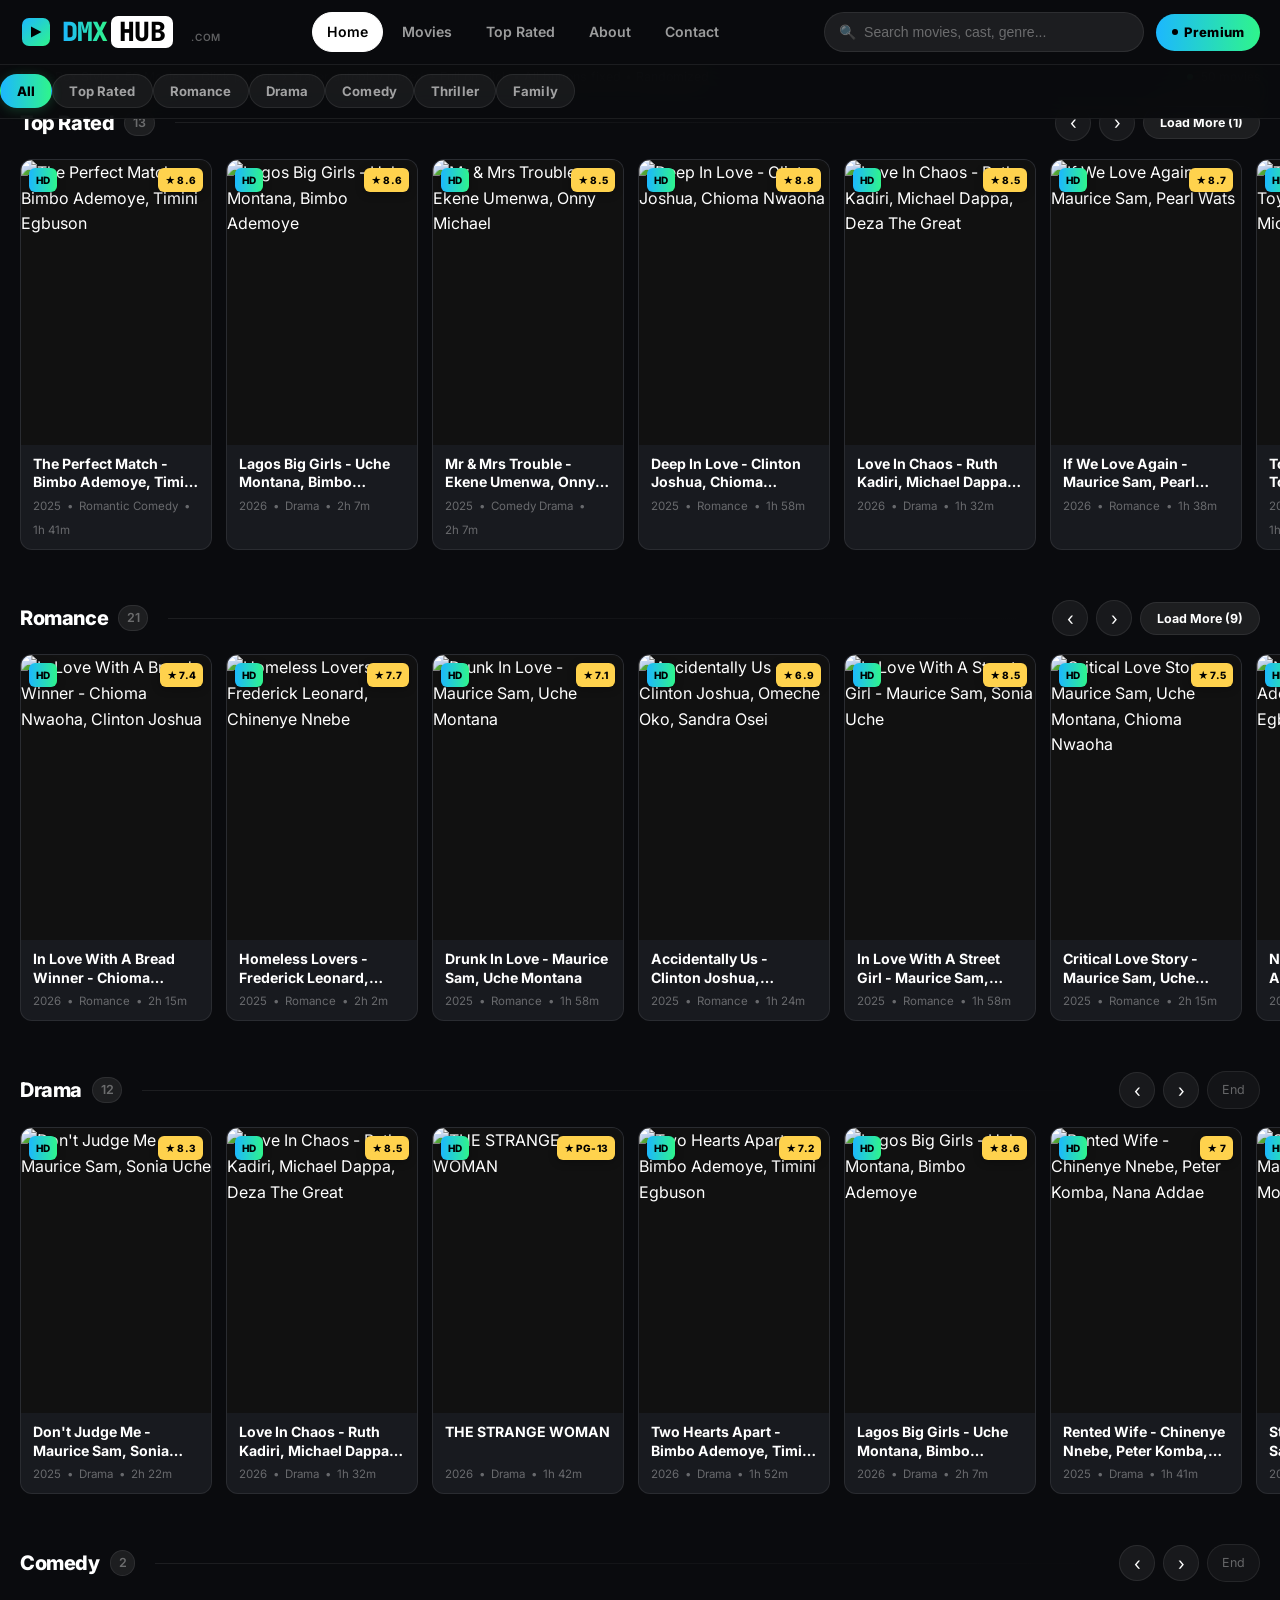
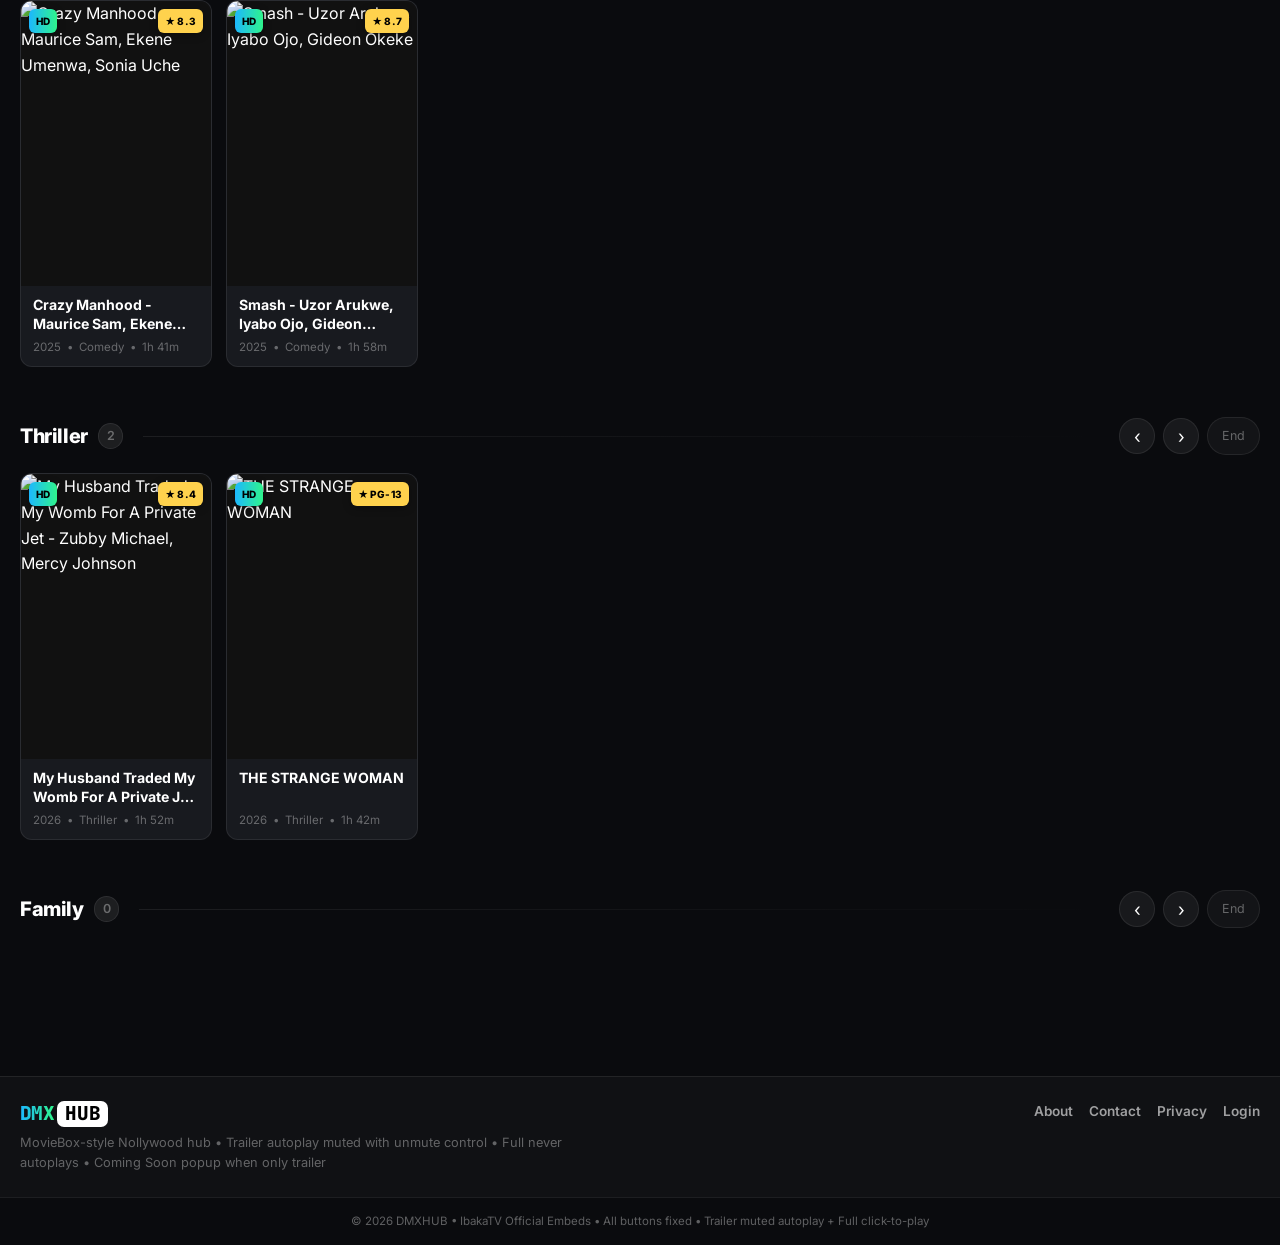
==== index.html @ e2cb4a42 "Clean deploy" ====
<!doctype html>
<html lang="en">
<head>
  <meta charset="UTF-8" />
  <meta name="viewport" content="width=device-width, initial-scale=1.0" />
  <title>DMXHUB | Watch IbakaTV Nollywood Movies - Trailers & Full Movies</title>
  <meta name="description" content="DMXHUB - Watch premium IbakaTV Nollywood movies with official trailers. MovieBox-style streaming for Romance, Drama, Comedy. Trailer autoplays muted, full movie on click." />
  <link rel="canonical" href="https://dmxhub.com/" />
  <link rel="preconnect" href="https://fonts.googleapis.com">
  <link href="https://fonts.googleapis.com/css2?family=Inter:wght@400;500;600;700;800;900&family=JetBrains+Mono:wght@800&display=swap" rel="stylesheet">
  <link rel="stylesheet" href="./styles.css" />
</head>
<body>
<header class="mbx-header" id="mainHeader">
  <div class="mbx-header-inner">
    <a href="./index.html" class="mbx-logo" aria-label="DMXHUB Home">
      <span class="mbx-logo-icon">
        <svg width="28" height="28" viewBox="0 0 28 28" fill="none" xmlns="http://www.w3.org/2000/svg">
          <rect width="28" height="28" rx="7" fill="url(#g)"/>
          <path d="M9 8.5L19.5 14L9 19.5V8.5Z" fill="black"/>
          <defs><linearGradient id="g" x1="0" y1="0" x2="28" y2="28" gradientUnits="userSpaceOnUse"><stop stop-color="#1cb7ff"/><stop offset="1" stop-color="#2ff58b"/></linearGradient></defs>
        </svg>
      </span>
      <span class="mbx-logo-text"><span class="logo-dmx">DMX</span><span class="logo-hub">HUB</span></span>
      <span class="logo-dotcom">.COM</span>
    </a>
    <nav class="mbx-nav" id="mbxNav">
      <a href="./index.html" class="nav-link active">Home</a>
      <a href="./index.html#rows" class="nav-link" id="navMoviesBtn">Movies</a>
      <button class="nav-link" id="navTopRatedBtn" type="button">Top Rated</button>
      <a href="./about.html" class="nav-link">About</a>
      <a href="./contact.html" class="nav-link">Contact</a>
    </nav>
    <div class="mbx-actions">
      <div class="mbx-search-wrap" id="searchWrap">
        <span class="search-icon">🔍</span>
        <input id="searchInput" class="mbx-search-input" type="text" placeholder="Search movies, cast, genre..." autocomplete="off" spellcheck="false" />
        <button class="search-clear" id="searchClear" type="button" aria-label="Clear search">✕</button>
      </div>
      <a href="./login.html" class="btn-premium"><span class="premium-dot"></span> Premium</a>
      <button class="mbx-hamburger" id="hamburgerBtn" type="button" aria-label="Menu"><span></span><span></span><span></span></button>
    </div>
  </div>
  <div class="mbx-mobile-search" id="mobileSearchRow">
    <div class="mbx-search-wrap full">
      <span class="search-icon">🔍</span>
      <input id="searchInputMobile" class="mbx-search-input" type="text" placeholder="Search movies, cast, genre..." autocomplete="off" />
    </div>
  </div>
  <div class="mbx-drawer" id="mobileDrawer">
    <div class="drawer-inner">
      <a href="./index.html">🏠 Home</a>
      <a href="./about.html">ℹ️ About</a>
      <a href="./contact.html">✉️ Contact</a>
      <a href="./privacy.html">🔒 Privacy</a>
      <a href="./login.html" class="drawer-premium">⭐ Go Premium</a>
    </div>
  </div>
</header>

<div class="mbx-filter-sticky" id="filterSticky">
  <div class="filter-bar" id="filterBar"></div>
</div>

<div class="status-wrap">
  <div class="status" id="statusBar">Loading movies...</div>
  <div class="status-actions"><span class="status-dot"></span><span id="statusCount">—</span></div>
</div>

<main id="rowsContainer" class="rows-container"></main>

<footer class="mbx-footer">
  <div class="footer-inner">
    <div class="footer-brand">
      <span class="mbx-logo-text"><span class="logo-dmx">DMX</span><span class="logo-hub">HUB</span></span>
      <span>MovieBox-style Nollywood hub • Trailer autoplay muted with unmute control • Full never autoplays • Coming Soon popup when only trailer</span>
    </div>
    <div class="footer-links">
      <a href="./about.html">About</a><a href="./contact.html">Contact</a><a href="./privacy.html">Privacy</a><a href="./login.html">Login</a>
    </div>
  </div>
  <div class="footer-copy">© 2026 DMXHUB • IbakaTV Official Embeds • All buttons fixed • Trailer muted autoplay + Full click-to-play</div>
</footer>

<div id="comingSoonModal" class="modal-overlay" role="dialog" aria-modal="true" aria-hidden="true">
  <div class="modal-box">
    <button class="modal-close" id="modalClose" type="button" aria-label="Close">✕</button>
    <div class="modal-icon">🎬</div>
    <h3>Coming Soon</h3>
    <p id="comingSoonText">Full movie for this title is not available yet.</p>
    <div class="modal-actions">
      <button class="btn-primary" id="modalOk" type="button">Got it</button>
      <button class="btn-secondary" id="modalTrailerBtn" type="button">Watch Trailer</button>
    </div>
  </div>
</div>

<script src="./movies-data.js"></script>
<script>
const PLACEHOLDER = "data:image/svg+xml,%3Csvg xmlns='http://www.w3.org/2000/svg' width='300' height='450'%3E%3Crect width='100%25' height='100%25' fill='%23121214'/%3E%3Ctext x='50%25' y='50%25' dominant-baseline='middle' text-anchor='middle' fill='%23333' font-family='monospace' font-size='14'%3EDMXHUB%3C/text%3E%3C/svg%3E";
let visibleCount = 24;
let currentGenre = 'All';
let searchTerm = '';
const genres = ['All','Top Rated','Romance','Drama','Comedy','Thriller','Family'];
const rowLimits = { 'Top Rated': 12, 'Romance': 12, 'Drama': 12, 'Comedy': 12, 'Thriller': 12, 'Family': 12 };

// --- FIX: Randomization helpers ---
function shuffle(arr){
  const a = [...arr];
  for(let i=a.length-1;i>0;i--){
    const j = Math.floor(Math.random()*(i+1));
    [a[i], a[j]] = [a[j], a[i]];
  }
  return a;
}
function getDisplayGenre(movie, rowGenre){
  // If we are rendering inside a specific genre row, show that row's genre (so card matches row)
  if(rowGenre && rowGenre !== 'All' && rowGenre !== 'Top Rated' && Array.isArray(movie.genre) && movie.genre.includes(rowGenre)){
    return rowGenre;
  }
  // Otherwise pick a random genre from the movie that is in our filter list, else random from its list
  const relevant = (movie.genre||[]).filter(g => genres.includes(g));
  const pool = relevant.length ? relevant : (movie.genre||[]);
  if(!pool.length) return '';
  return pool[Math.floor(Math.random()*pool.length)];
}


function slugify(s){ return (s||'').toString().trim().toLowerCase().replace(/\\s+/g,'-').replace(/[^a-z0-9-]/g,''); }
function getCastNames(movie){
  if(!movie.cast) return '';
  if(Array.isArray(movie.cast) && typeof movie.cast[0]==='string') return movie.cast.join(' ');
  if(Array.isArray(movie.cast)) return movie.cast.map(c=> typeof c==='string'?c:(c.name||'')).join(' ');
  return '';
}
function getFiltered(){
  return MOVIES.filter(m=>{
    const mg = currentGenre==='All' ? true : currentGenre==='Top Rated' ? (m.rating>=8.5) : (Array.isArray(m.genre) && m.genre.includes(currentGenre));
    const castStr = getCastNames(m);
    const q = (m.title+' '+castStr+' '+(m.genre||[]).join(' ')).toLowerCase();
    const ms = searchTerm==='' || q.includes(searchTerm.toLowerCase());
    return mg && ms;
  });
}

const header = document.getElementById('mainHeader');
const hamburgerBtn = document.getElementById('hamburgerBtn');
const mobileDrawer = document.getElementById('mobileDrawer');
const searchInput = document.getElementById('searchInput');
const searchInputMobile = document.getElementById('searchInputMobile');
const searchClear = document.getElementById('searchClear');
const navTopRatedBtn = document.getElementById('navTopRatedBtn');
const navMoviesBtn = document.getElementById('navMoviesBtn');

let drawerOpen = false;
function toggleDrawer(){
  drawerOpen = !drawerOpen;
  mobileDrawer.classList.toggle('open', drawerOpen);
  hamburgerBtn.classList.toggle('open', drawerOpen);
  document.body.style.overflow = drawerOpen ? 'hidden' : '';
}
function closeDrawer(){
  drawerOpen = false;
  mobileDrawer.classList.remove('open');
  hamburgerBtn.classList.remove('open');
  document.body.style.overflow = '';
}
if(hamburgerBtn) hamburgerBtn.addEventListener('click', toggleDrawer);
if(mobileDrawer) mobileDrawer.addEventListener('click', (e)=>{ if(e.target===mobileDrawer) closeDrawer(); });
document.addEventListener('keydown', (e)=>{ if(e.key==='Escape' && drawerOpen) closeDrawer(); });
window.addEventListener('scroll', ()=>{
  if(window.scrollY>10) header.classList.add('scrolled');
  else header.classList.remove('scrolled');
});
if(navTopRatedBtn){
  navTopRatedBtn.addEventListener('click', ()=>{
    document.querySelectorAll('.chip').forEach(c=>c.classList.remove('active'));
    const topChip = document.querySelector('.chip[data-genre="Top Rated"]');
    if(topChip) topChip.classList.add('active');
    currentGenre='Top Rated'; visibleCount=24; render(); closeDrawer();
    document.getElementById('rowsContainer').scrollIntoView({behavior:'smooth'});
  });
}
if(navMoviesBtn){
  navMoviesBtn.addEventListener('click', (e)=>{
    e.preventDefault();
    document.getElementById('rowsContainer').scrollIntoView({behavior:'smooth'});
    closeDrawer();
  });
}

const bar = document.getElementById('filterBar');
function buildChips(){
  bar.innerHTML='';
  genres.forEach(g=>{
    const b=document.createElement('button');
    b.className='chip'+(g===currentGenre?' active':'');
    b.textContent=g;
    b.dataset.genre=g;
    b.type='button';
    b.addEventListener('click', ()=>{
      document.querySelectorAll('.chip').forEach(c=>c.classList.remove('active'));
      b.classList.add('active');
      currentGenre=g; visibleCount=24; render();
    });
    bar.appendChild(b);
  });
}
buildChips();

function cardHTML(m, rowGenre){
  const hasTrailer = !!(m.trailerId && m.trailerId !== m.youtubeId);
  const trailerBadge = hasTrailer ? '<span class="card-badge badge-trailer">Trailer</span>' : '';
  const onlyTrailer = !m.youtubeId && !!m.trailerId;
  const displayGenre = getDisplayGenre(m, rowGenre);
  return '<article class="mb-card" data-id="'+m.id+'" tabindex="0" role="button" aria-label="Watch '+m.title.replace(/"/g,'')+'">'+
      '<div class="card-poster-wrap">'+
        '<span class="mb-badge badge-hd">HD</span>'+
        '<span class="mb-badge badge-rating">★ '+m.rating+'</span>'+
        trailerBadge+
        (onlyTrailer ? '<span class="mb-badge" style="left:8px;bottom:8px;top:auto;background:rgba(255,80,80,0.9);color:#fff">Coming Soon</span>' : '')+
        '<img loading="lazy" src="'+m.poster+'" data-src="'+m.posterHigh+'" alt="'+m.title.replace(/"/g,'')+'" onerror="this.src=\''+PLACEHOLDER+'\'"/>'+
        '<div class="card-hover-overlay"><div class="play-circle"><span>▶</span></div><div class="hover-meta">'+(hasTrailer ? '▶ Trailer (auto-muted)' : (onlyTrailer ? '▶ Trailer Only' : '▶ Full Movie'))+'</div></div>'+
      '</div>'+
      '<div class="mb-card-info"><div class="mb-card-title">'+m.title+'</div><div class="mb-card-meta"><span>'+(m.year||'')+'</span>•<span>'+displayGenre+'</span>•<span>'+(m.duration||'')+'</span></div></div>'+
    '</article>';
}

function scrollRow(genreId, dir){
  const slug = slugify(genreId);
  const el = document.getElementById('track-'+slug);
  if(el) el.scrollBy({left: dir*560, behavior:'smooth'});
}
function loadMoreGenre(g){
  rowLimits[g] = (rowLimits[g]||12)+12;
  render();
}
window.scrollRow = scrollRow;
window.loadMoreGenre = loadMoreGenre;

function render(){
  const filtered = getFiltered();
  const container = document.getElementById('rowsContainer');
  const statusBar = document.getElementById('statusBar');
  const statusCount = document.getElementById('statusCount');

  const setupLazy = () => {
    if('IntersectionObserver' in window){
      const obs=new IntersectionObserver(es=>{es.forEach(e=>{if(e.isIntersecting){const img=e.target; if(img.dataset.src){img.src=img.dataset.src; delete img.dataset.src;} obs.unobserve(img);}})},{rootMargin:'300px'});
      document.querySelectorAll('img[data-src]').forEach(img=>obs.observe(img));
    }
  };
  const attachCardEvents = ()=>{
    document.querySelectorAll('.mb-card').forEach(card=>{
      const id = parseInt(card.dataset.id);
      const go = ()=>{ location.href='./watch.html?id='+id+'&play=trailer'; };
      card.addEventListener('click', go);
      card.addEventListener('keydown', (e)=>{ if(e.key==='Enter' || e.key===' ') { e.preventDefault(); go(); } });
    });
  };

  statusCount.textContent = filtered.length+' movies';

  if(currentGenre==='All' && searchTerm===''){
    statusBar.textContent = 'MovieBox Style • '+MOVIES.length+' Movies • Click poster → Trailer autoplay muted + Full on click • All buttons fixed • Randomized';
    let html = '';
    genres.slice(1).forEach(g=>{
      const slug = slugify(g);
      const baseList = g==='Top Rated'? MOVIES.filter(m=>m.rating>=8.5) : MOVIES.filter(m=> Array.isArray(m.genre) && m.genre.includes(g));
      const moviesForG = shuffle(baseList);
      const limit = rowLimits[g]||12;
      const toShow = moviesForG.slice(0, limit);
      const hasMore = moviesForG.length > limit;
      html += '<section class="genre-section" id="genre-'+slug+'">'+
        '<div class="row-header"><div class="row-title-wrap"><h2 class="row-title">'+g+' <span class="row-title-count">'+moviesForG.length+'</span></h2><div class="row-line"></div></div>'+
        '<div class="row-actions">'+
          '<button class="scroll-btn" type="button" onclick="scrollRow(\''+g.replace(/'/g,"\\'")+'\',-1)" aria-label="Scroll left">‹</button>'+
          '<button class="scroll-btn" type="button" onclick="scrollRow(\''+g.replace(/'/g,"\\'")+'\',1)" aria-label="Scroll right">›</button>'+
          (hasMore?'<button class="btn-more" type="button" onclick="loadMoreGenre(\''+g.replace(/'/g,"\\'")+'\')">Load More ('+(moviesForG.length-limit)+')</button>':'<span class="row-end">End</span>')+
        '</div></div>'+
        '<div class="row-track" id="track-'+slug+'">'+toShow.map(m=>cardHTML(m,g)).join('')+'</div></section>';
    });
    container.innerHTML = html;
    setupLazy(); attachCardEvents();
  } else {
    const shuffledFiltered = shuffle(filtered);
    const toShow = shuffledFiltered.slice(0, visibleCount);
    statusBar.textContent = 'Showing '+toShow.length+' of '+filtered.length+' • '+currentGenre+' • '+(searchTerm?'Search: '+searchTerm:'All')+' • Shuffled';
    container.innerHTML = '<section class="genre-section"><div class="row-header"><div class="row-title-wrap"><h2 class="row-title">'+(searchTerm?'Search: "'+searchTerm+'"':currentGenre)+' <span class="row-title-count">'+filtered.length+'</span></h2><div class="row-line"></div></div><div class="row-actions"><button class="scroll-btn" type="button" onclick="scrollRow(\'main\',-1)">‹</button><button class="scroll-btn" type="button" onclick="scrollRow(\'main\',1)">›</button></div></div><div class="row-track" id="track-main">'+toShow.map(m=>cardHTML(m,currentGenre)).join('')+'</div><div class="load-more-wrap">'+(filtered.length>visibleCount?'<button class="btn-load" type="button" id="loadMoreBtn">Load More ('+(filtered.length-visibleCount)+' left)</button>':'<span class="row-end">'+(filtered.length>0?'End of '+currentGenre+' • '+filtered.length+' movies':'No results for "'+searchTerm+'"')+'</span>')+'</div></section>';
    const loadBtn = document.getElementById('loadMoreBtn');
    if(loadBtn) loadBtn.addEventListener('click', ()=>{ visibleCount+=24; render(); });
    setupLazy(); attachCardEvents();
  }
}

function handleSearch(val){
  searchTerm = val;
  visibleCount=24;
  render();
  if(searchInput && searchInput.value!==val) searchInput.value=val;
  if(searchInputMobile && searchInputMobile.value!==val) searchInputMobile.value=val;
  if(searchClear) searchClear.style.display = val ? 'flex' : 'none';
}
if(searchInput){
  searchInput.addEventListener('input', e=> handleSearch(e.target.value));
  searchInput.addEventListener('keydown', e=>{ if(e.key==='Escape'){ handleSearch(''); searchInput.blur(); } });
}
if(searchInputMobile){
  searchInputMobile.addEventListener('input', e=> handleSearch(e.target.value));
}
if(searchClear){
  searchClear.addEventListener('click', ()=>{ handleSearch(''); searchInput.focus(); });
}

const modal = document.getElementById('comingSoonModal');
function showComingSoon(title, trailerId){
  document.getElementById('comingSoonText').innerHTML = 'Full movie for <b>"'+title+'"</b> is not available yet. Only trailer is available.';
  modal.classList.add('open');
  modal.setAttribute('aria-hidden','false');
  document.body.style.overflow='hidden';
}
function closeComingSoon(){
  modal.classList.remove('open');
  modal.setAttribute('aria-hidden','true');
  document.body.style.overflow='';
}
window.showComingSoon = showComingSoon;
window.closeComingSoon = closeComingSoon;
document.getElementById('modalClose').addEventListener('click', closeComingSoon);
document.getElementById('modalOk').addEventListener('click', closeComingSoon);
modal.addEventListener('click', (e)=>{ if(e.target===modal) closeComingSoon(); });

render();
</script>
</body>
</html>
---- styles.css ----
/* DMXHUB - MovieBox.ph inspired but better - Rebuilt 2026 */
@import url('https://fonts.googleapis.com/css2?family=Inter:wght@400;500;600;700;800;900&display=swap');

:root{
  --bg:#0a0b0e;
  --bg2:#101114;
  --bg3:#181a1f;
  --card:#181a1f;
  --card-hover:#1e2128;
  --border:rgba(255,255,255,0.08);
  --border2:rgba(255,255,255,0.12);
  --text:#ffffff;
  --text2:rgba(255,255,255,0.6);
  --text3:rgba(255,255,255,0.35);
  --accent:#1cb7ff;
  --accent2:#2ff58b;
  --accent-grad:linear-gradient(91deg,#1cb7ff 0%, #2ff58b 100%);
  --header-h:64px;
  --radius:14px;
  --radius-sm:10px;
  --radius-pill:999px;
}

*{box-sizing:border-box;margin:0;padding:0}
html{scroll-behavior:smooth}
body{
  background:var(--bg);
  color:var(--text);
  font-family:Inter, Roboto, -apple-system, BlinkMacSystemFont, "Segoe UI", sans-serif;
  line-height:1.6;
  overflow-x:hidden;
  -webkit-font-smoothing:antialiased;
}
a{color:inherit;text-decoration:none}
button{font-family:inherit}
img{display:block;max-width:100%}

/* ===== HEADER - MovieBox inspired premium ===== */
.mbx-header{
  position:fixed;top:0;left:0;right:0;z-index:100;
  background:rgba(10,11,14,0.92);
  backdrop-filter:blur(20px) saturate(180%);
  -webkit-backdrop-filter:blur(20px) saturate(180%);
  border-bottom:1px solid var(--border);
  transition:all .2s ease;
}
.mbx-header.scrolled{
  background:rgba(10,11,14,0.98);
  box-shadow:0 4px 24px rgba(0,0,0,0.4);
  border-bottom-color:rgba(255,255,255,0.1);
}
.mbx-header-inner{
  max-width:1440px;margin:0 auto;
  height:var(--header-h);
  padding:0 20px;
  display:flex;align-items:center;justify-content:space-between;gap:20px;
}
.mbx-logo{
  display:flex;align-items:center;gap:10px;flex-shrink:0;
}
.mbx-logo-icon{width:32px;height:32px;flex-shrink:0;display:flex;align-items:center;justify-content:center}
.mbx-logo-text{
  font-family:'JetBrains Mono', monospace;
  font-weight:900;font-size:1.65rem;letter-spacing:-0.03em;display:flex;align-items:center;line-height:1;
}
.logo-dmx{
  background:var(--accent-grad);
  -webkit-background-clip:text;-webkit-text-fill-color:transparent;background-clip:text;
}
.logo-hub{
  background:#fff;color:#000;padding:3px 8px;border-radius:7px;margin-left:3px;font-weight:900;letter-spacing:-0.02em;
}
.logo-dotcom{
  font-size:10px;color:var(--text3);margin-left:8px;font-weight:600;letter-spacing:0.08em;align-self:flex-end;margin-bottom:3px;
}
.mbx-nav{
  display:flex;align-items:center;gap:4px;
}
.nav-link{
  padding:8px 14px;border-radius:var(--radius-pill);
  font-size:0.88rem;font-weight:600;color:var(--text2);
  transition:.15s;background:transparent;border:1px solid transparent;cursor:pointer;
}
.nav-link:hover, .nav-link.active{
  background:rgba(255,255,255,0.08);color:#fff;border-color:var(--border);
}
.nav-link.active{
  background:#fff;color:#000;border-color:#fff;
}
.mbx-actions{
  display:flex;align-items:center;gap:12px;flex-shrink:0;
}
.mbx-search-wrap{
  position:relative;display:flex;align-items:center;
  width:320px;height:40px;
  background:rgba(255,255,255,0.08);
  border:1px solid var(--border);
  border-radius:var(--radius-pill);
  padding:0 14px;
  transition:.2s;
}
.mbx-search-wrap:focus-within{
  background:rgba(255,255,255,0.12);
  border-color:rgba(28,183,255,0.35);
  box-shadow:0 0 0 3px rgba(28,183,255,0.12);
  width:360px;
}
.mbx-search-wrap.full{width:100%!important}
.search-icon{font-size:14px;opacity:.5;margin-right:8px;flex-shrink:0}
.mbx-search-input{
  flex:1;background:transparent;border:none;outline:none;color:#fff;
  font-size:0.88rem;width:100%;
}
.mbx-search-input::placeholder{color:rgba(255,255,255,0.35)}
.search-clear{
  width:22px;height:22px;border-radius:50%;background:rgba(255,255,255,0.12);border:none;color:#fff;
  display:none;align-items:center;justify-content:center;cursor:pointer;font-size:12px;flex-shrink:0;
}
.btn-premium{
  display:inline-flex;align-items:center;gap:6px;
  background:var(--accent-grad);color:#000;
  padding:8px 16px;border-radius:var(--radius-pill);
  font-weight:800;font-size:0.82rem;letter-spacing:0.01em;
  border:none;cursor:pointer;transition:.15s;white-space:nowrap;
}
.btn-premium:hover{transform:translateY(-1px);box-shadow:0 4px 16px rgba(47,245,139,0.25)}
.premium-dot{width:6px;height:6px;background:#000;border-radius:50%;animation:blink 1.5s infinite}
@keyframes blink{0%,100%{opacity:1}50%{opacity:.4}}
.mbx-hamburger{
  display:none;width:40px;height:40px;border-radius:var(--radius-sm);
  background:rgba(255,255,255,0.08);border:1px solid var(--border);
  flex-direction:column;align-items:center;justify-content:center;gap:5px;cursor:pointer;
}
.mbx-hamburger span{width:18px;height:2px;background:#fff;border-radius:2px;transition:.2s;display:block}
.mbx-hamburger.open span:nth-child(1){transform:rotate(45deg) translate(5px,5px)}
.mbx-hamburger.open span:nth-child(2){opacity:0}
.mbx-hamburger.open span:nth-child(3){transform:rotate(-45deg) translate(5px,-5px)}
.mbx-mobile-search{
  display:none;padding:0 14px 12px;background:transparent;
}
.mbx-drawer{
  position:fixed;inset:0;top:var(--header-h);background:rgba(0,0,0,0.5);
  backdrop-filter:blur(8px);z-index:99;opacity:0;pointer-events:none;transition:.25s;
}
.mbx-drawer.open{opacity:1;pointer-events:auto}
.mbx-drawer .drawer-inner{
  background:var(--bg2);border-top:1px solid var(--border);
  padding:16px;display:flex;flex-direction:column;gap:4px;
  transform:translateY(-10px);transition:.25s;
}
.mbx-drawer.open .drawer-inner{transform:translateY(0)}
.drawer-inner a{
  padding:14px 16px;border-radius:var(--radius-sm);
  background:rgba(255,255,255,0.04);border:1px solid var(--border);
  font-weight:600;font-size:0.92rem;
}
.drawer-inner a.drawer-premium{background:var(--accent-grad);color:#000;border-color:transparent;font-weight:800}

/* ===== FILTER BAR - keep praised properties but polished ===== */
.mbx-filter-sticky{
  position:sticky;top:var(--header-h);z-index:40;
  background:rgba(10,11,14,0.92);backdrop-filter:blur(16px);
  border-bottom:1px solid var(--border);
  padding:10px 0;
}
.filter-bar{
  max-width:1440px;margin:0 auto;padding:0 20px;
  display:flex;gap:8px;flex-wrap:nowrap;overflow-x:auto;scrollbar-width:none;
  -webkit-overflow-scrolling:touch;
}
.filter-bar::-webkit-scrollbar{display:none}
.filter-fade-right{
  position:absolute;right:0;top:0;bottom:0;width:60px;
  background:linear-gradient(90deg, transparent, var(--bg));pointer-events:none;display:none;
}
.chip{
  flex-shrink:0;
  padding:8px 16px;border-radius:var(--radius-pill);
  font-size:0.82rem;font-weight:700;letter-spacing:0.01em;
  cursor:pointer;border:1px solid var(--border);background:rgba(255,255,255,0.06);color:var(--text2);
  transition:all .15s ease;white-space:nowrap;
}
.chip:hover{background:rgba(255,255,255,0.1);color:#fff;border-color:var(--border2);transform:translateY(-1px)}
.chip.active{
  background:var(--accent-grad);color:#000;font-weight:800;border-color:transparent;
  box-shadow:0 2px 12px rgba(47,245,139,0.2);
}

/* ===== STATUS ===== */
.status-wrap{
  max-width:1440px;margin:0 auto;padding:12px 20px 8px;
  display:flex;justify-content:space-between;align-items:center;gap:12px;
}
.status{
  color:var(--text3);font-size:0.78rem;white-space:nowrap;overflow:hidden;text-overflow:ellipsis;
}
.status-actions{display:flex;align-items:center;gap:8px;font-size:0.75rem;color:var(--text3)}
.status-dot{width:6px;height:6px;background:var(--accent2);border-radius:50%;animation:blink 1.5s infinite}

/* ===== ROWS - keep praised genre properties ===== */
.rows-container{max-width:1440px;margin:0 auto;padding:10px 0 40px}
.genre-section{margin-bottom:32px}
.row-header{
  display:flex;justify-content:space-between;align-items:center;
  padding:0 20px;margin-bottom:14px;gap:12px;
}
.row-title-wrap{display:flex;align-items:center;gap:12px;flex:1;min-width:0}
.row-title{
  font-weight:800;font-size:1.25rem;letter-spacing:-0.02em;
  display:flex;align-items:center;gap:10px;white-space:nowrap;
}
.row-title-count{
  background:rgba(255,255,255,0.08);border:1px solid var(--border);
  padding:2px 8px;border-radius:var(--radius-pill);
  color:var(--text3);font-weight:600;font-size:0.78rem;
}
.row-line{height:1px;flex:1;background:linear-gradient(90deg, var(--border), transparent);margin-left:8px}
.row-actions{display:flex;gap:8px;align-items:center;flex-shrink:0}
.scroll-btn{
  width:36px;height:36px;border-radius:50%;
  border:1px solid var(--border);background:rgba(255,255,255,0.06);color:#fff;
  cursor:pointer;display:flex;align-items:center;justify-content:center;font-size:18px;
  transition:.15s;flex-shrink:0;
}
.scroll-btn:hover{background:rgba(255,255,255,0.12);border-color:var(--border2);transform:scale(1.05)}
.scroll-btn:active{transform:scale(0.96)}
.btn-more,.btn-load{
  background:rgba(255,255,255,0.08);border:1px solid var(--border);color:#fff;
  padding:8px 16px;border-radius:var(--radius-pill);cursor:pointer;font-weight:700;font-size:0.78rem;transition:.15s;white-space:nowrap;
}
.btn-more:hover,.btn-load:hover{background:rgba(255,255,255,0.14);border-color:var(--border2)}
.load-more-wrap{padding:16px 20px;text-align:center}
.row-end{font-size:0.78rem;color:var(--text3);padding:8px 14px;background:rgba(255,255,255,0.04);border-radius:var(--radius-pill);border:1px solid var(--border)}

.row-track{
  display:flex;gap:14px;overflow-x:auto;overflow-y:hidden;
  padding:4px 20px 18px;scroll-behavior:smooth;scrollbar-width:none;
  -webkit-overflow-scrolling:touch;
}
.row-track::-webkit-scrollbar{display:none}

/* ===== CARDS - keep praised but better ===== */
.mb-card{
  position:relative;background:var(--card);border:1px solid var(--border);
  border-radius:12px;overflow:hidden;cursor:pointer;transition:all .22s ease;
  min-width:172px;max-width:172px;flex:0 0 auto;
}
@media(min-width:768px){.mb-card{min-width:184px;max-width:184px}}
@media(min-width:1200px){.mb-card{min-width:192px;max-width:192px}}
.mb-card:hover{transform:translateY(-4px);border-color:rgba(28,183,255,0.28);background:var(--card-hover);box-shadow:0 12px 28px rgba(0,0,0,0.4), 0 0 0 1px rgba(28,183,255,0.1)}
.card-poster-wrap{position:relative;width:100%;aspect-ratio:2/3;overflow:hidden;background:#111}
.card-poster-wrap img{width:100%;height:100%;object-fit:cover;transition:transform .4s ease}
.mb-card:hover .card-poster-wrap img{transform:scale(1.06)}
.mb-badge{position:absolute;top:8px;padding:4px 7px;border-radius:6px;font-size:10px;font-weight:800;z-index:2;letter-spacing:0.02em;box-shadow:0 2px 8px rgba(0,0,0,0.3)}
.badge-hd{left:8px;background:var(--accent-grad);color:#000}
.badge-rating{right:8px;background:#ffd24d;color:#000}
.card-badge.badge-trailer{left:8px;top:32px;background:rgba(0,0,0,0.75);backdrop-filter:blur(6px);color:#fff;border:1px solid rgba(255,255,255,0.15);font-size:9px}
.card-hover-overlay{
  position:absolute;inset:0;background:linear-gradient(to top, rgba(0,0,0,0.85) 0%, rgba(0,0,0,0.2) 60%, transparent 100%);
  display:flex;flex-direction:column;align-items:center;justify-content:flex-end;
  padding:12px;opacity:0;transition:.22s;
}
.mb-card:hover .card-hover-overlay{opacity:1}
.play-circle{
  width:48px;height:48px;border-radius:50%;background:var(--accent-grad);
  display:flex;align-items:center;justify-content:center;color:#000;font-size:18px;font-weight:900;
  box-shadow:0 6px 20px rgba(28,183,255,0.35);transform:translateY(10px);transition:.22s;
}
.mb-card:hover .play-circle{transform:translateY(0)}
.hover-meta{margin-top:8px;font-size:0.7rem;font-weight:700;color:rgba(255,255,255,0.9);background:rgba(0,0,0,0.6);padding:4px 8px;border-radius:999px;backdrop-filter:blur(6px)}
.mb-card-info{padding:10px 12px}
.mb-card-title{
  font-weight:700;font-size:0.88rem;line-height:1.3;
  display:-webkit-box;-webkit-line-clamp:2;-webkit-box-orient:vertical;overflow:hidden;min-height:2.6em;
}
.mb-card-meta{margin-top:5px;font-size:0.72rem;color:var(--text3);display:flex;gap:6px;flex-wrap:wrap;align-items:center}

/* ===== FOOTER ===== */
.mbx-footer{border-top:1px solid var(--border);margin-top:40px;background:var(--bg2)}
.footer-inner{
  max-width:1440px;margin:0 auto;padding:24px 20px;
  display:flex;justify-content:space-between;align-items:flex-start;gap:20px;flex-wrap:wrap;
}
.footer-brand{font-size:0.8rem;color:var(--text3);line-height:1.6;max-width:600px}
.footer-brand .mbx-logo-text{font-size:1.2rem;margin-bottom:6px;display:flex}
.footer-links{display:flex;gap:16px;flex-wrap:wrap}
.footer-links a{color:var(--text2);font-size:0.85rem;font-weight:600;transition:.15s}
.footer-links a:hover{color:#fff}
.footer-copy{text-align:center;padding:14px 20px;color:var(--text3);font-size:0.72rem;border-top:1px solid var(--border);background:var(--bg)}

/* ===== MODAL - Coming Soon ===== */
.modal-overlay{
  position:fixed;inset:0;z-index:200;
  background:rgba(0,0,0,0.75);backdrop-filter:blur(12px);
  display:flex;align-items:center;justify-content:center;
  padding:20px;opacity:0;pointer-events:none;transition:.25s;
}
.modal-overlay.open{opacity:1;pointer-events:auto}
.modal-box{
  background:linear-gradient(180deg, #1a1d24 0%, #101114 100%);
  border:1px solid var(--border2);border-radius:20px;
  padding:28px 24px 22px;max-width:420px;width:100%;
  box-shadow:0 20px 60px rgba(0,0,0,0.6), 0 0 0 1px rgba(255,255,255,0.06) inset;
  transform:translateY(16px) scale(0.98);transition:.25s cubic-bezier(0.34,1.56,0.64,1);
  position:relative;text-align:center;
}
.modal-overlay.open .modal-box{transform:translateY(0) scale(1)}
.modal-close{
  position:absolute;top:12px;right:12px;width:32px;height:32px;border-radius:50%;
  background:rgba(255,255,255,0.08);border:1px solid var(--border);color:#fff;cursor:pointer;display:flex;align-items:center;justify-content:center;
}
.modal-icon{font-size:2.8rem;margin-bottom:12px}
.modal-box h3{font-size:1.35rem;font-weight:800;margin-bottom:8px}
.modal-box p{color:var(--text2);font-size:0.9rem;line-height:1.6;margin-bottom:18px}
.modal-actions{display:flex;gap:10px;justify-content:center;flex-wrap:wrap}
.btn-primary{
  background:var(--accent-grad);color:#000;border:none;padding:10px 20px;border-radius:var(--radius-pill);
  font-weight:800;font-size:0.85rem;cursor:pointer;transition:.15s;
}
.btn-primary:hover{transform:translateY(-1px);box-shadow:0 4px 16px rgba(47,245,139,0.25)}
.btn-secondary{
  background:rgba(255,255,255,0.08);border:1px solid var(--border);color:#fff;
  padding:10px 18px;border-radius:var(--radius-pill);font-weight:700;font-size:0.85rem;cursor:pointer;transition:.15s;
}
.btn-secondary:hover{background:rgba(255,255,255,0.12)}

/* ===== RESPONSIVE ===== */
@media(max-width:1024px){
  .mbx-nav{display:none}
  .mbx-search-wrap{width:260px}
  .mbx-search-wrap:focus-within{width:300px}
  .mbx-hamburger{display:flex}
}
@media(max-width:768px){
  .mbx-header-inner{padding:0 14px;height:58px}
  :root{--header-h:58px}
  .mbx-filter-sticky{top:58px}
  .mbx-search-wrap{display:none}
  .mbx-mobile-search{display:block}
  .mbx-search-wrap.full{display:flex;width:100%;height:42px}
  .row-header{padding:0 14px}
  .row-track{padding:4px 14px 16px;gap:12px}
  .status-wrap{padding:10px 14px 6px}
  .footer-inner{padding:20px 14px}
  .mb-card{min-width:156px;max-width:156px}
}
@media(max-width:480px){
  .mbx-logo-text{font-size:1.35rem}
  .logo-dotcom{display:none}
  .mb-card{min-width:142px;max-width:142px}
  .mb-card-title{font-size:0.82rem}
  .row-title{font-size:1.1rem}
}

/* ===== LEGACY SUPPORT ===== */
.header, .search-wrap, .filter-bar{all:unset}
</style>
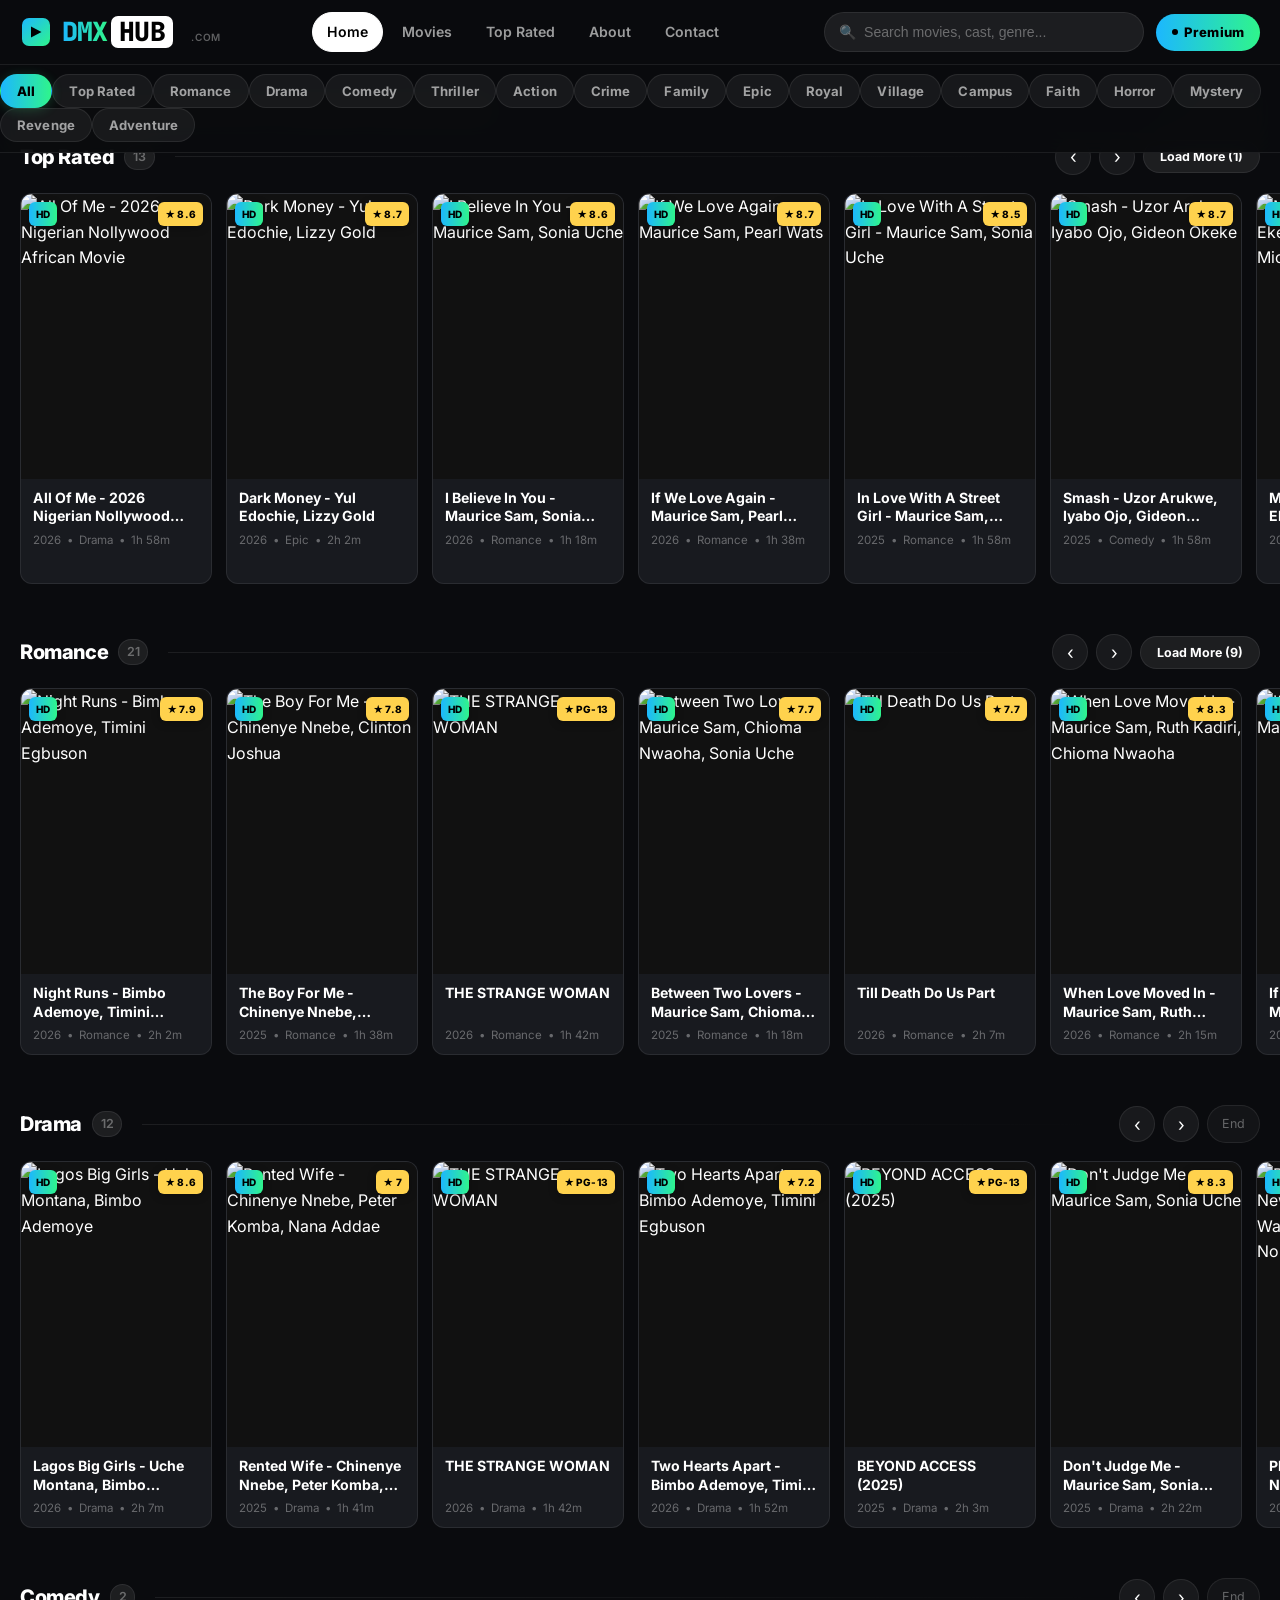
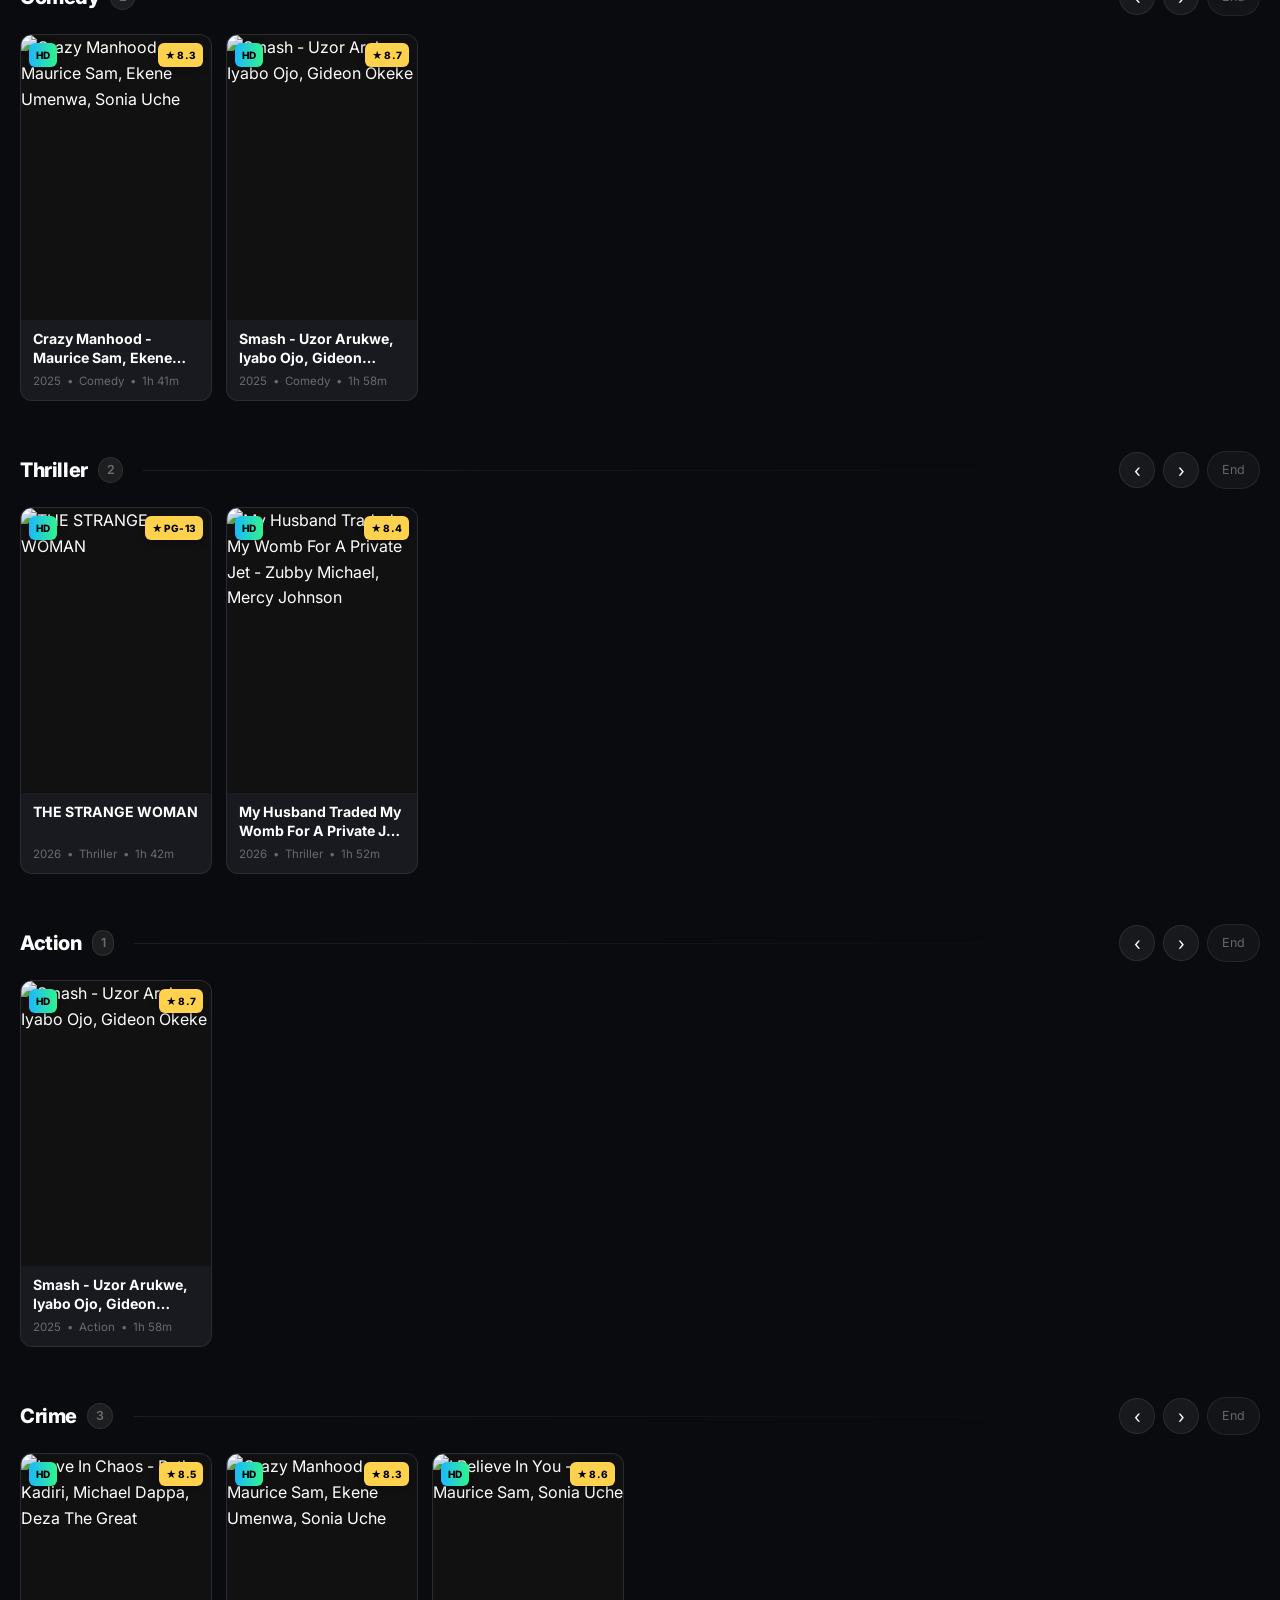
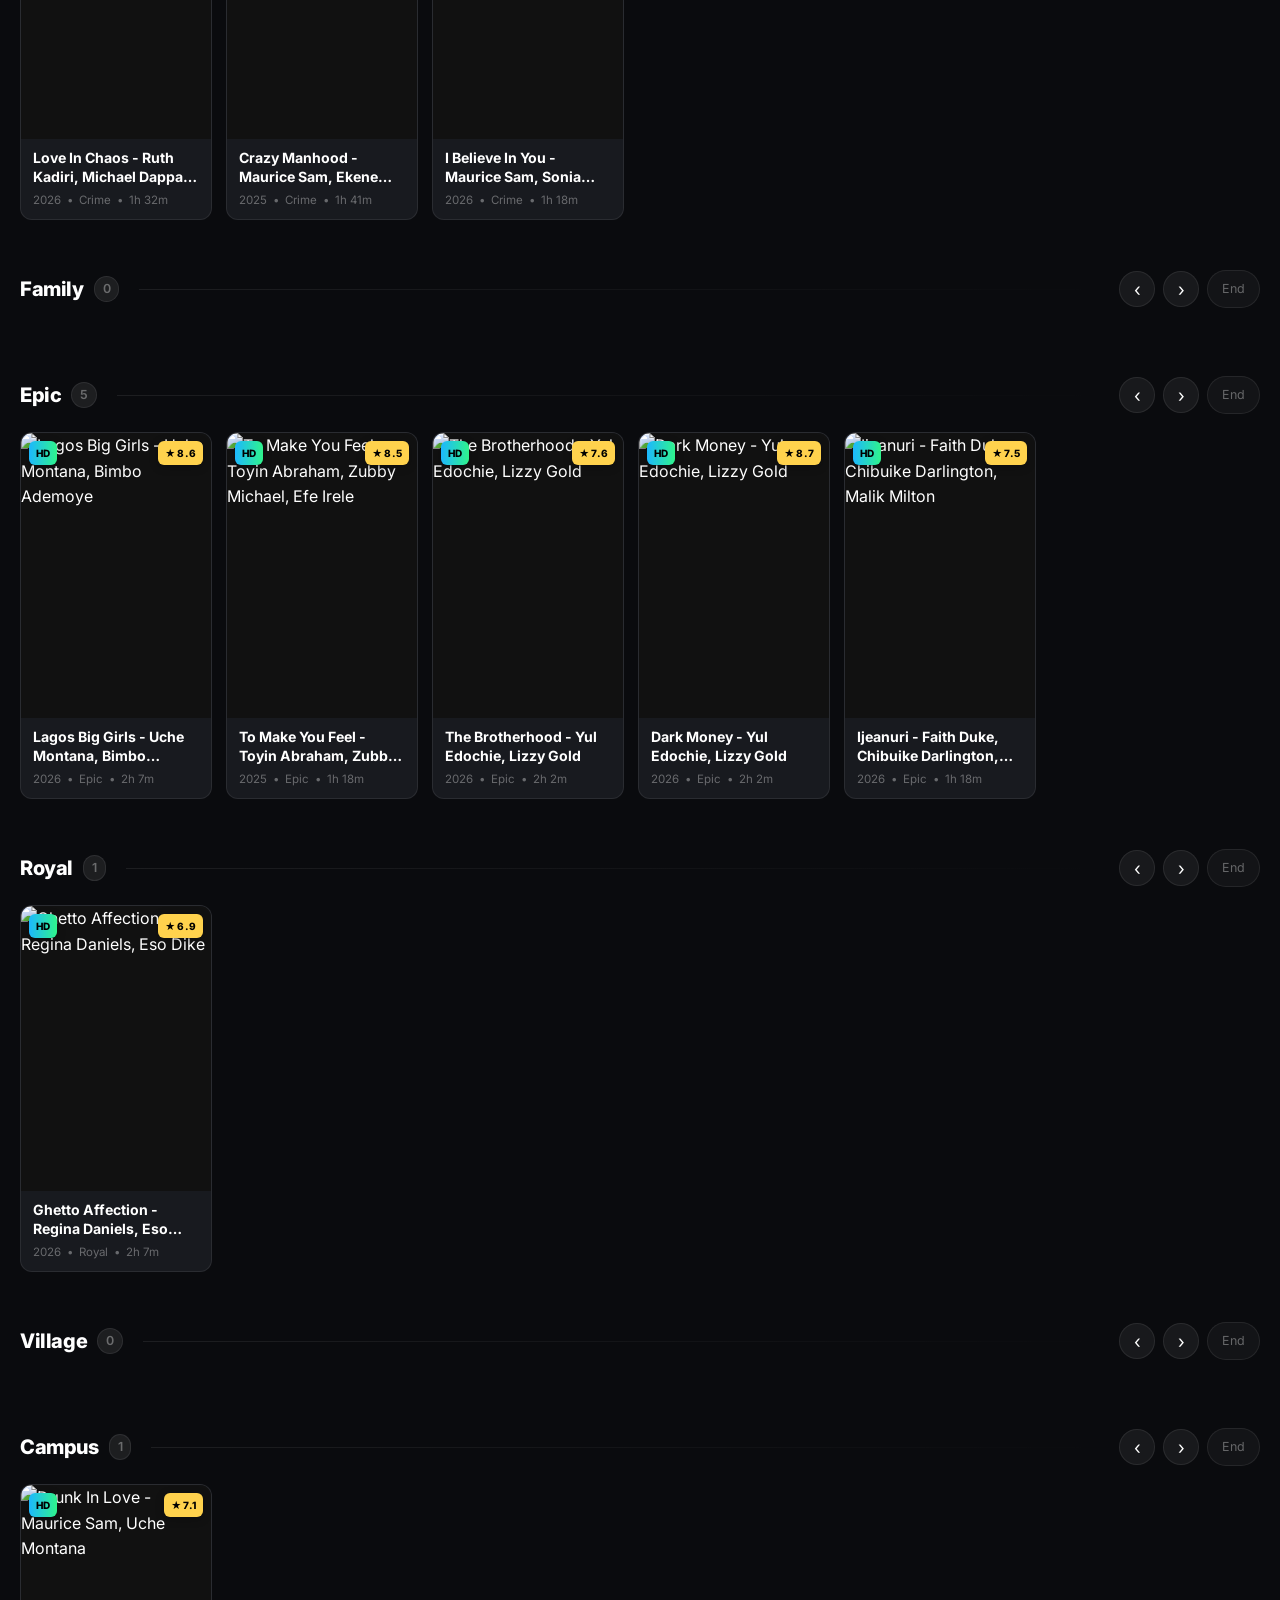
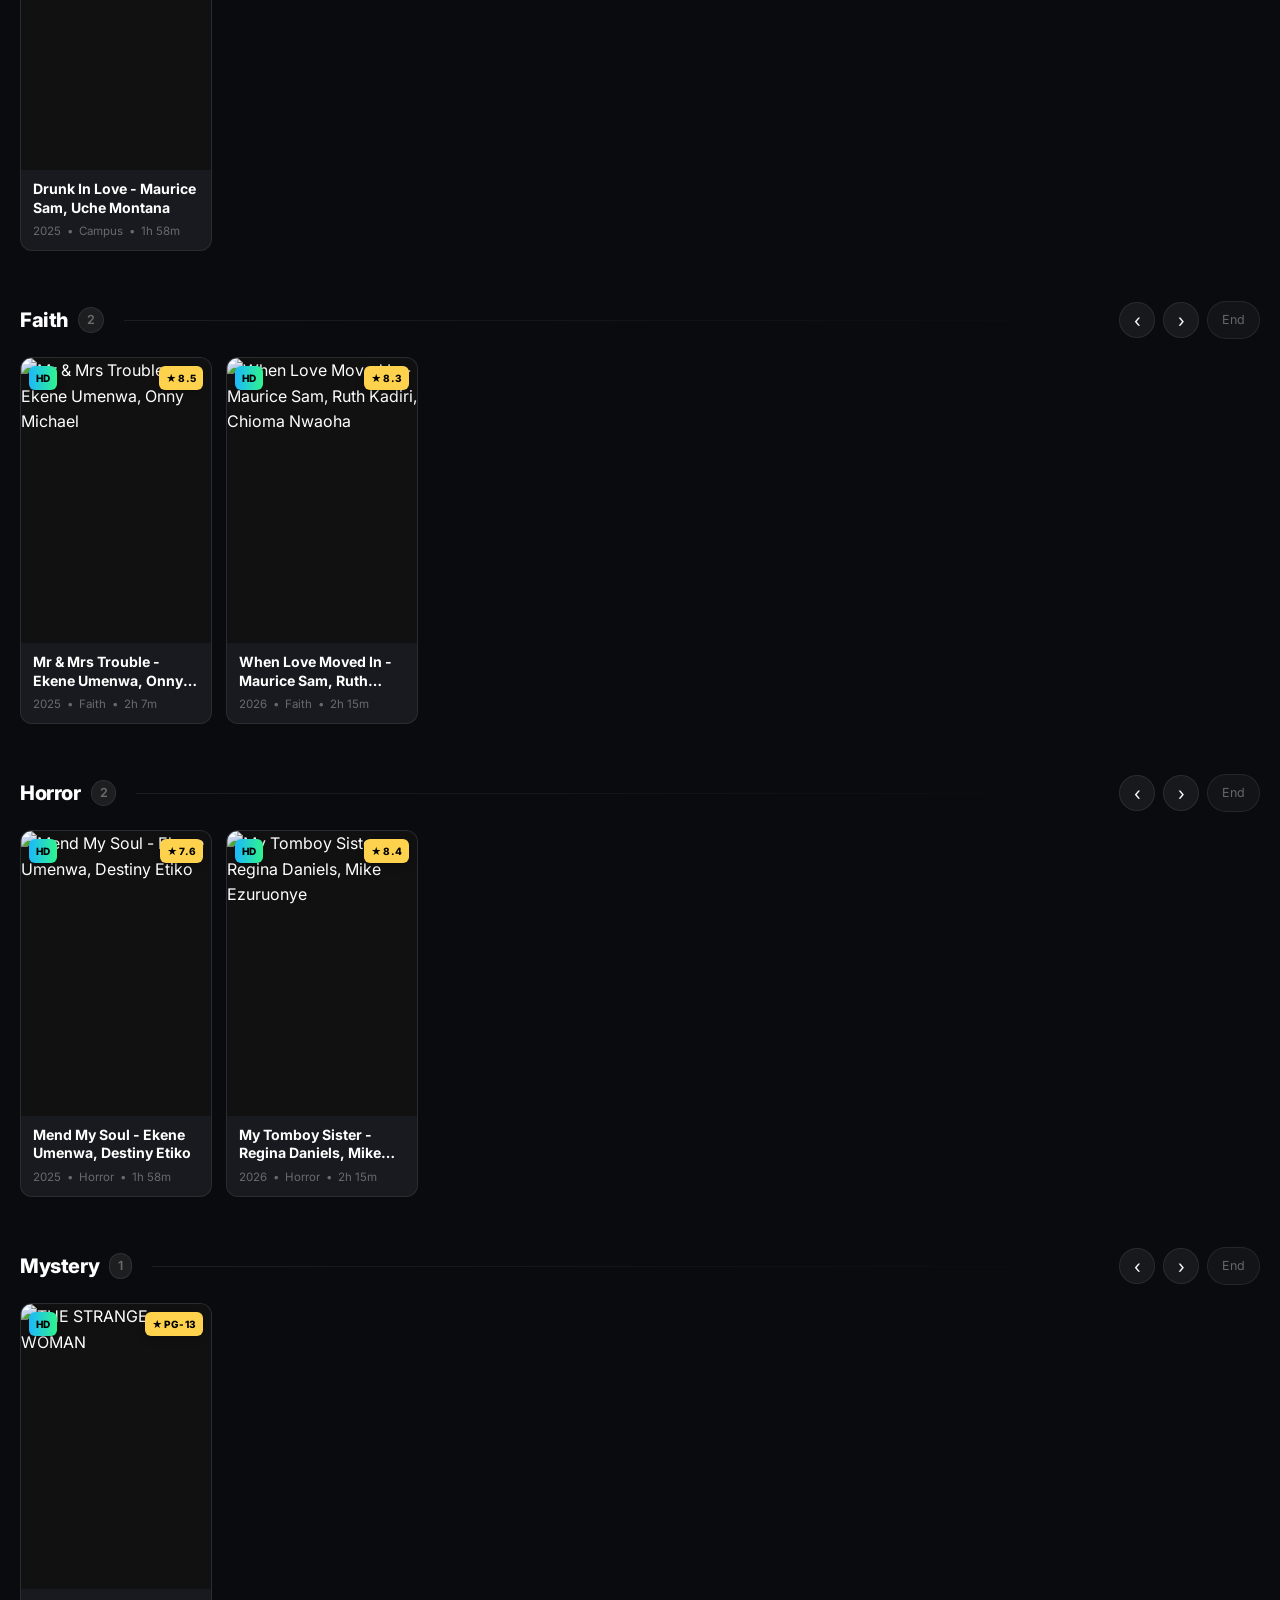
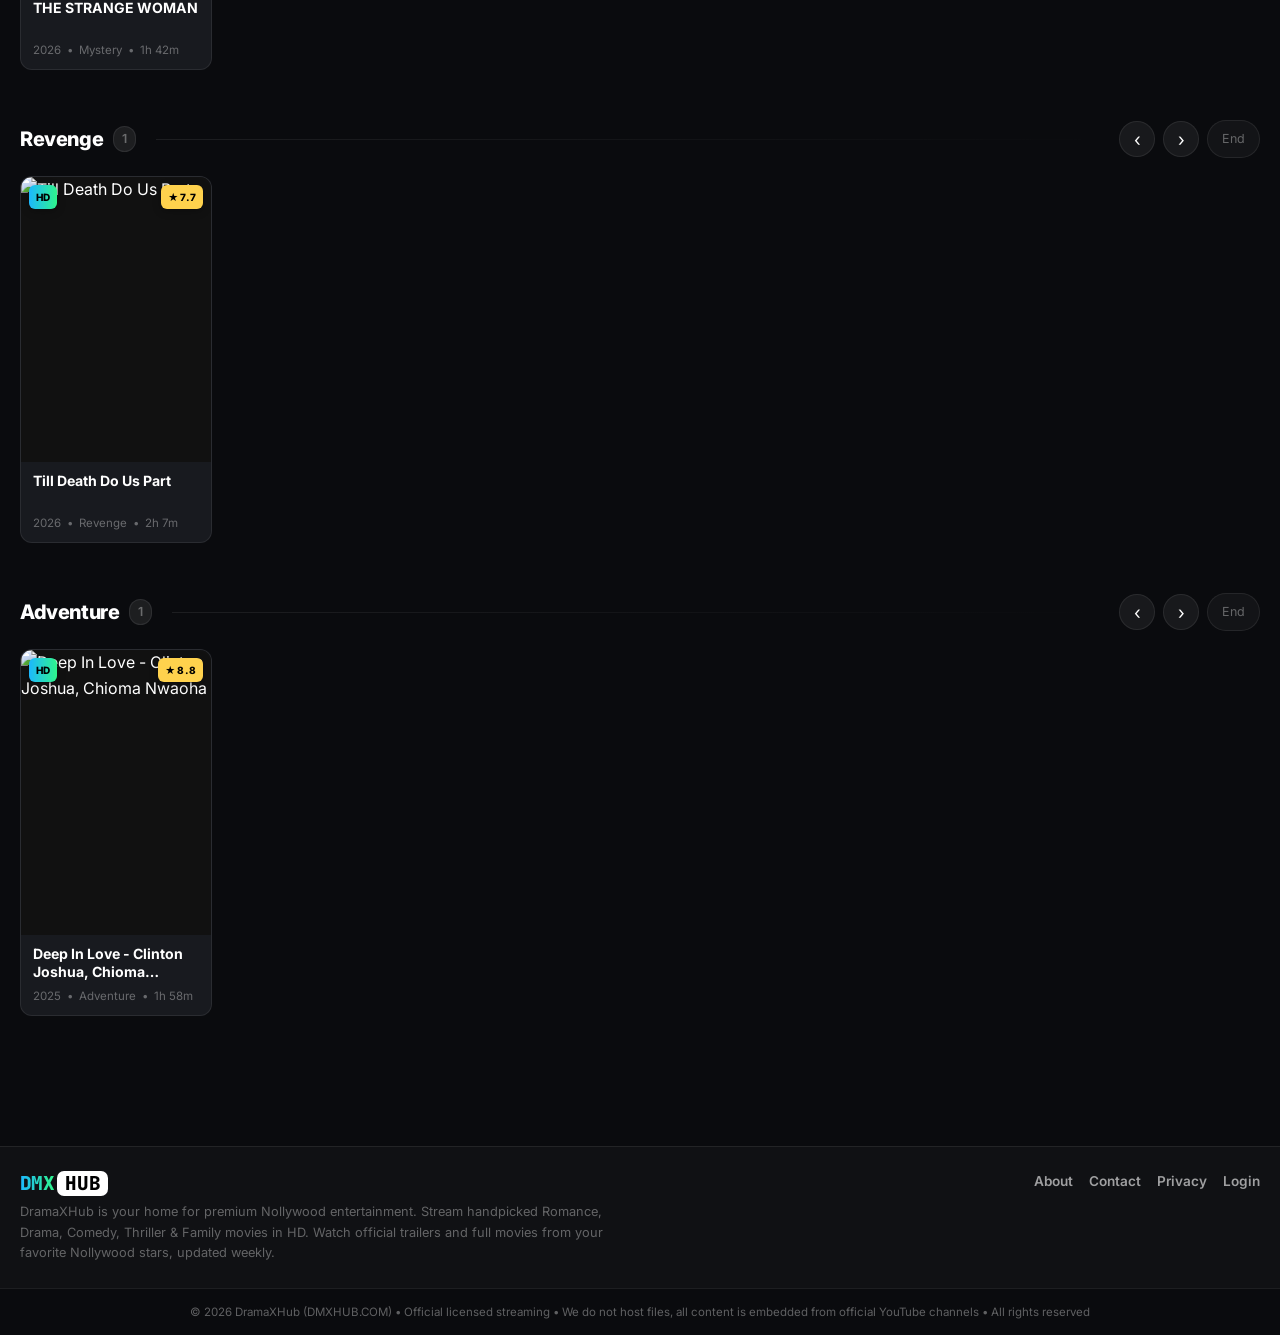
==== commit 70088acc: "Backend" ====
--- a/index.html
+++ b/index.html
@@ -3,8 +3,8 @@
 <head>
   <meta charset="UTF-8" />
   <meta name="viewport" content="width=device-width, initial-scale=1.0" />
-  <title>DMXHUB | Watch IbakaTV Nollywood Movies - Trailers & Full Movies</title>
-  <meta name="description" content="DMXHUB - Watch premium IbakaTV Nollywood movies with official trailers. MovieBox-style streaming for Romance, Drama, Comedy. Trailer autoplays muted, full movie on click." />
+  <title>DMXHUB | DramaXHub - Watch Latest Nollywood Movies in HD</title>
+  <meta name="description" content="DramaXHub (DMXHUB) - Your home for premium Nollywood entertainment. Stream the latest Romance, Drama, Comedy, Thriller & Family movies in HD with official trailers and full films from top Nollywood stars." />
   <link rel="canonical" href="https://dmxhub.com/" />
   <link rel="preconnect" href="https://fonts.googleapis.com">
   <link href="https://fonts.googleapis.com/css2?family=Inter:wght@400;500;600;700;800;900&family=JetBrains+Mono:wght@800&display=swap" rel="stylesheet">
@@ -73,13 +73,13 @@
   <div class="footer-inner">
     <div class="footer-brand">
       <span class="mbx-logo-text"><span class="logo-dmx">DMX</span><span class="logo-hub">HUB</span></span>
-      <span>MovieBox-style Nollywood hub • Trailer autoplay muted with unmute control • Full never autoplays • Coming Soon popup when only trailer</span>
+      <span>DramaXHub is your home for premium Nollywood entertainment. Stream handpicked Romance, Drama, Comedy, Thriller & Family movies in HD. Watch official trailers and full movies from your favorite Nollywood stars, updated weekly.</span>
     </div>
     <div class="footer-links">
       <a href="./about.html">About</a><a href="./contact.html">Contact</a><a href="./privacy.html">Privacy</a><a href="./login.html">Login</a>
     </div>
   </div>
-  <div class="footer-copy">© 2026 DMXHUB • IbakaTV Official Embeds • All buttons fixed • Trailer muted autoplay + Full click-to-play</div>
+  <div class="footer-copy">© 2026 DramaXHub (DMXHUB.COM) • Official licensed streaming • We do not host files, all content is embedded from official YouTube channels • All rights reserved</div>
 </footer>
 
 <div id="comingSoonModal" class="modal-overlay" role="dialog" aria-modal="true" aria-hidden="true">
@@ -87,7 +87,7 @@
     <button class="modal-close" id="modalClose" type="button" aria-label="Close">✕</button>
     <div class="modal-icon">🎬</div>
     <h3>Coming Soon</h3>
-    <p id="comingSoonText">Full movie for this title is not available yet.</p>
+    <p id="comingSoonText">The full movie for this title is not available yet. Enjoy the official trailer while we work to bring you the complete film.</p>
     <div class="modal-actions">
       <button class="btn-primary" id="modalOk" type="button">Got it</button>
       <button class="btn-secondary" id="modalTrailerBtn" type="button">Watch Trailer</button>
@@ -101,8 +101,8 @@
 let visibleCount = 24;
 let currentGenre = 'All';
 let searchTerm = '';
-const genres = ['All','Top Rated','Romance','Drama','Comedy','Thriller','Family'];
-const rowLimits = { 'Top Rated': 12, 'Romance': 12, 'Drama': 12, 'Comedy': 12, 'Thriller': 12, 'Family': 12 };
+const genres = ['All','Top Rated','Romance','Drama','Comedy','Thriller','Action','Crime','Family','Epic','Royal','Village','Campus','Faith','Horror','Mystery','Revenge','Adventure'];
+const rowLimits = { 'Top Rated': 12, 'Romance': 12, 'Drama': 12, 'Comedy': 12, 'Thriller': 12, 'Action': 12, 'Crime': 12, 'Family': 12, 'Epic': 12, 'Royal': 12, 'Village': 12, 'Campus': 12, 'Faith': 12, 'Horror': 12, 'Mystery': 12, 'Revenge': 12, 'Adventure': 12 };
 
 // --- FIX: Randomization helpers ---
 function shuffle(arr){
@@ -220,7 +220,7 @@
         trailerBadge+
         (onlyTrailer ? '<span class="mb-badge" style="left:8px;bottom:8px;top:auto;background:rgba(255,80,80,0.9);color:#fff">Coming Soon</span>' : '')+
         '<img loading="lazy" src="'+m.poster+'" data-src="'+m.posterHigh+'" alt="'+m.title.replace(/"/g,'')+'" onerror="this.src=\''+PLACEHOLDER+'\'"/>'+
-        '<div class="card-hover-overlay"><div class="play-circle"><span>▶</span></div><div class="hover-meta">'+(hasTrailer ? '▶ Trailer (auto-muted)' : (onlyTrailer ? '▶ Trailer Only' : '▶ Full Movie'))+'</div></div>'+
+        '<div class="card-hover-overlay"><div class="play-circle"><span>▶</span></div><div class="hover-meta">'+(onlyTrailer ? 'Watch Trailer' : 'Watch Now')+'</div></div>'+
       '</div>'+
       '<div class="mb-card-info"><div class="mb-card-title">'+m.title+'</div><div class="mb-card-meta"><span>'+(m.year||'')+'</span>•<span>'+displayGenre+'</span>•<span>'+(m.duration||'')+'</span></div></div>'+
     '</article>';
@@ -262,7 +262,7 @@
   statusCount.textContent = filtered.length+' movies';
 
   if(currentGenre==='All' && searchTerm===''){
-    statusBar.textContent = 'MovieBox Style • '+MOVIES.length+' Movies • Click poster → Trailer autoplay muted + Full on click • All buttons fixed • Randomized';
+    statusBar.textContent = 'Trending Nollywood • '+MOVIES.length+' Premium Titles • HD Streaming • New Movies Weekly';
     let html = '';
     genres.slice(1).forEach(g=>{
       const slug = slugify(g);
@@ -285,7 +285,7 @@
   } else {
     const shuffledFiltered = shuffle(filtered);
     const toShow = shuffledFiltered.slice(0, visibleCount);
-    statusBar.textContent = 'Showing '+toShow.length+' of '+filtered.length+' • '+currentGenre+' • '+(searchTerm?'Search: '+searchTerm:'All')+' • Shuffled';
+    statusBar.textContent = 'Showing '+toShow.length+' of '+filtered.length+' • '+(searchTerm ? 'Results for "'+searchTerm+'"' : currentGenre)+' • HD';
     container.innerHTML = '<section class="genre-section"><div class="row-header"><div class="row-title-wrap"><h2 class="row-title">'+(searchTerm?'Search: "'+searchTerm+'"':currentGenre)+' <span class="row-title-count">'+filtered.length+'</span></h2><div class="row-line"></div></div><div class="row-actions"><button class="scroll-btn" type="button" onclick="scrollRow(\'main\',-1)">‹</button><button class="scroll-btn" type="button" onclick="scrollRow(\'main\',1)">›</button></div></div><div class="row-track" id="track-main">'+toShow.map(m=>cardHTML(m,currentGenre)).join('')+'</div><div class="load-more-wrap">'+(filtered.length>visibleCount?'<button class="btn-load" type="button" id="loadMoreBtn">Load More ('+(filtered.length-visibleCount)+' left)</button>':'<span class="row-end">'+(filtered.length>0?'End of '+currentGenre+' • '+filtered.length+' movies':'No results for "'+searchTerm+'"')+'</span>')+'</div></section>';
     const loadBtn = document.getElementById('loadMoreBtn');
     if(loadBtn) loadBtn.addEventListener('click', ()=>{ visibleCount+=24; render(); });
@@ -314,7 +314,7 @@
 
 const modal = document.getElementById('comingSoonModal');
 function showComingSoon(title, trailerId){
-  document.getElementById('comingSoonText').innerHTML = 'Full movie for <b>"'+title+'"</b> is not available yet. Only trailer is available.';
+  document.getElementById('comingSoonText').innerHTML = 'The full movie for <b>"'+title+'"</b> is coming soon. Watch the official trailer now and check back for the full film in HD.';
   modal.classList.add('open');
   modal.setAttribute('aria-hidden','false');
   document.body.style.overflow='hidden';
